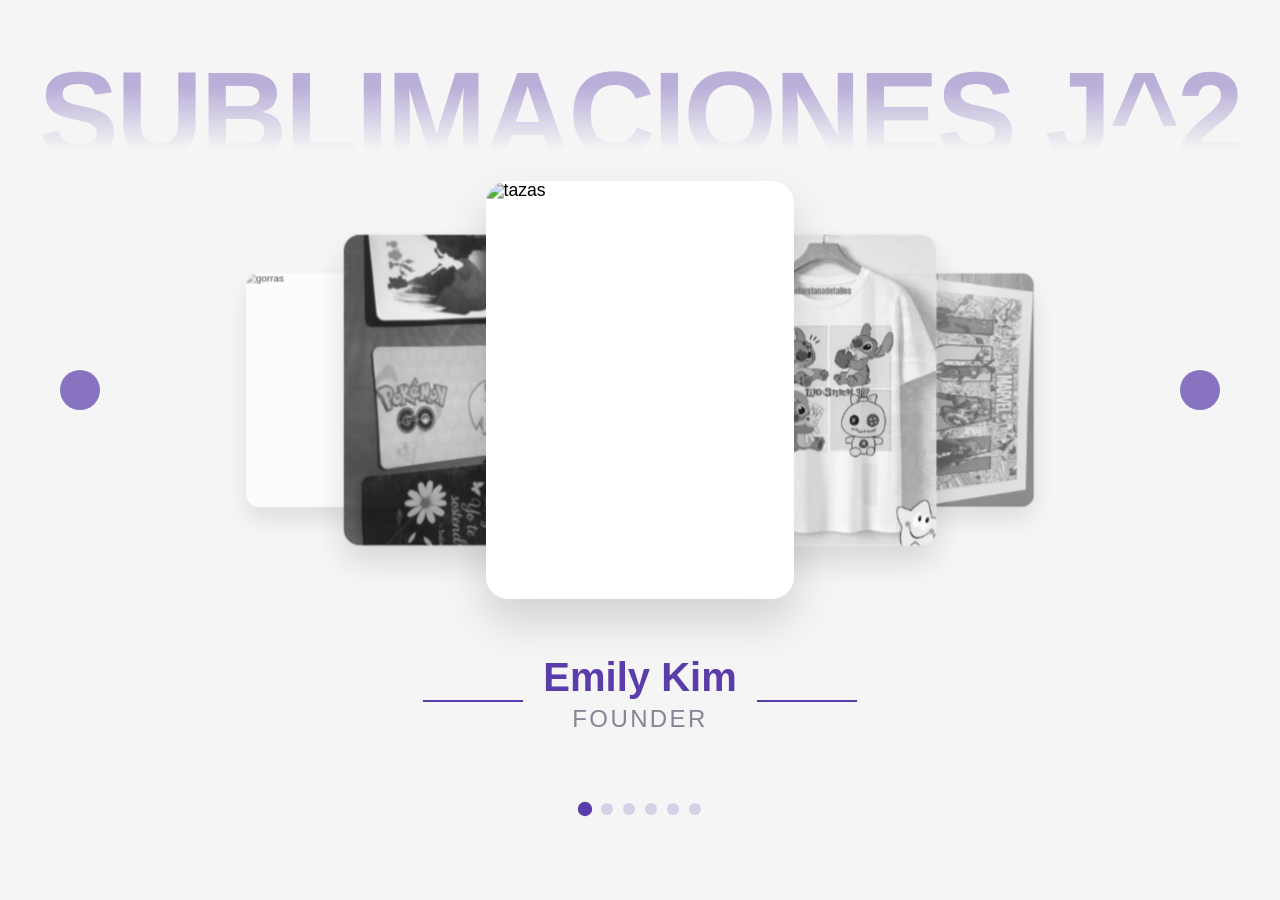
==== index.html @ 079174ab "Add files via upload" ====
<!DOCTYPE html>
<html lang="es">
<head>
    <meta charset="UTF-8">
    <meta name="viewport" content="width=device-width, initial-scale=1.0">
    <title>Tienda de Sublimación</title>
    <link rel="stylesheet" href="style.css">
    <link href="https://cdn.jsdelivr.net/npm/remixicon@4.9.0/fonts/remixicon.css" rel="stylesheet" />
</head>
<body>
   <h1 class="about-title">Sublimaciones J^2</h1>
    <div class="carousel-container">
        <button class="nav-arrow left"><i class="ri-arrow-left-s-line"></i></button>
        <div class="carousel-track">
            <div class="card" data-index="0">
                <img src="pk(2).jpg" alt="tazas">
            </div>
            <div class="card" data-index="1">
                <img src="M10.jpg" alt="playeras">
            </div>
            <div class="card" data-index="2">
                <img src="M3.jpg" alt="láminas">
            </div>
            <div class="card" data-index="3">
                <img src="M4.jpg" alt="llaveros">
            </div>
            <div class="card" data-index="4">
                <img src="p(2).jpg" alt="gorras">
            </div>
            <div class="card" data-index="4">
                <img src="M2.jpg" alt="llaveros rectangulares">
            </div>
        </div>
        <button class="nav-arrow right"><i class="ri-arrow-right-s-line"></i></button>
    </div>

<div class="member-info">
        <h2 class="member-name">MICHAEL JACKSON</h2>
        <p class="member-role">$120</p>
    </div>

    <div class="dots">
        <div class="dot active" data-index="0"></div>
        <div class="dot" data-index="1"></div>
        <div class="dot" data-index="2"></div>
        <div class="dot" data-index="3"></div>
        <div class="dot" data-index="4"></div>
        <div class="dot" data-index="5"></div>
    </div>

</body>
<script src="script.js"></script>
</html>
---- style.css ----
* {
    margin: 0;
    padding: 0;
    box-sizing: border-box;
    font-family: -apple-system, BlinkMacSystemFont, "Segoe UI", Roboto, sans-serif;
}

body {
    min-height: 100vh;
    display: flex;
    flex-direction: column;
    align-items: center;
    justify-content: center;
    background: #f5f5f5;
    overflow: hidden;
}

.about-title {
    font-size: 7.5rem;
    font-weight: 900;
    text-transform: uppercase;
    letter-spacing: -0.02em;
    position: absolute;
    top: 45px;
    left: 50%;
    transform: translateX(-50%);
    pointer-events: none;
    white-space: nowrap;
    font-family: "Arial Black", "Arial Bold", Arial, sans-serif;
    background: linear-gradient(to bottom,
            rgb(90 60 170 / 38%) 30%,
            rgb(255 255 255 / 0%) 76%);
    -webkit-background-clip: text;
    background-clip: text;
    color: transparent;
}

.carousel-container {
    width: 100%;
    max-width: 1200px;
    height: 450px;
    position: relative;
    perspective: 1000px;
    margin-top: 80px;
}

.carousel-track {
    width: 100%;
    height: 100%;
    display: flex;
    justify-content: center;
    align-items: center;
    position: relative;
    transform-style: preserve-3d;
    transition: transform 0.8s cubic-bezier(0.25, 0.46, 0.45, 0.94);
}

.card {
    position: absolute;
    width: 280px;
    height: 380px;
    background: white;
    border-radius: 20px;
    overflow: hidden;
    box-shadow: 0 20px 40px rgba(0, 0, 0, 0.15);
    transition: all 0.8s cubic-bezier(0.25, 0.46, 0.45, 0.94);
    cursor: pointer;
}

.card img {
    width: 100%;
    height: 100%;
    object-fit: cover;
    transition: all 0.8s cubic-bezier(0.25, 0.46, 0.45, 0.94);
}

.card.center {
    z-index: 10;
    transform: scale(1.1) translateZ(0);
}

.card.center img {
    filter: none;
}

.card.left-2 {
    z-index: 1;
    transform: translateX(-400px) scale(0.8) translateZ(-300px);
    opacity: 0.7;
}

.card.left-2 img {
    filter: grayscale(100%);
}

.card.left-1 {
    z-index: 5;
    transform: translateX(-200px) scale(0.9) translateZ(-100px);
    opacity: 0.9;
}

.card.left-1 img {
    filter: grayscale(100%);
}

.card.right-1 {
    z-index: 5;
    transform: translateX(200px) scale(0.9) translateZ(-100px);
    opacity: 0.9;
}

.card.right-1 img {
    filter: grayscale(100%);
}

.card.right-2 {
    z-index: 1;
    transform: translateX(400px) scale(0.8) translateZ(-300px);
    opacity: 0.7;
}

.card.right-2 img {
    filter: grayscale(100%);
}

.card.hidden {
    opacity: 0;
    pointer-events: none;
}

.member-info {
    text-align: center;
    margin-top: 40px;
    transition: all 0.5s ease-out;
}

.member-name {
    color: rgb(90, 60, 170);
    font-size: 2.5rem;
    font-weight: 700;
    margin-bottom: 10px;
    position: relative;
    display: inline-block;
}

.member-name::before,
.member-name::after {
    content: "";
    position: absolute;
    top: 100%;
    width: 100px;
    height: 2px;
    background: rgb(90, 60, 170);
}

.member-name::before {
    left: -120px;
}

.member-name::after {
    right: -120px;
}

.member-role {
    color: #848696;
    font-size: 1.5rem;
    font-weight: 500;
    opacity: 0.8;
    text-transform: uppercase;
    letter-spacing: 0.1em;
    padding: 10px 0;
    margin-top: -15px;
    position: relative;
}

.dots {
    display: flex;
    justify-content: center;
    gap: 10px;
    margin-top: 60px;
}

.dot {
    width: 12px;
    height: 12px;
    border-radius: 50%;
    background: rgba(90, 60, 170, 0.2);
    cursor: pointer;
    transition: all 0.3s ease;
}

.dot.active {
    background: rgb(90, 60, 170);
    transform: scale(1.2);
}

.nav-arrow {
    position: absolute;
    top: 50%;
    transform: translateY(-50%);
    background: rgba(90, 60, 170, 0.7);
    color: white;
    width: 40px;
    height: 40px;
    border-radius: 50%;
    display: flex;
    align-items: center;
    justify-content: center;
    cursor: pointer;
    z-index: 20;
    transition: all 0.3s ease;
    font-size: 1.5rem;
    border: none;
    outline: none;
    padding-bottom: 4px;
}

.nav-arrow:hover {
    background: rgba(0, 0, 0, 0.8);
    transform: translateY(-50%) scale(1.1);
}

.nav-arrow.left {
    left: 20px;
    padding-right: 3px;
}

.nav-arrow.right {
    right: 20px;
    padding-left: 3px;
}

@media (max-width: 768px) {
    .about-title {
        font-size: 4.5rem;
    }

    .card {
        width: 200px;
        height: 280px;
    }

    .card.left-2 {
        transform: translateX(-250px) scale(0.8) translateZ(-300px);
    }

    .card.left-1 {
        transform: translateX(-120px) scale(0.9) translateZ(-100px);
    }

    .card.right-1 {
        transform: translateX(120px) scale(0.9) translateZ(-100px);
    }

    .card.right-2 {
        transform: translateX(250px) scale(0.8) translateZ(-300px);
    }

    .member-name {
        font-size: 2rem;
    }

    .member-role {
        font-size: 1.2rem;
    }

    .member-name::before,
    .member-name::after {
        width: 50px;
    }

    .member-name::before {
        left: -70px;
    }

    .member-name::after {
        right: -70px;
    }
}
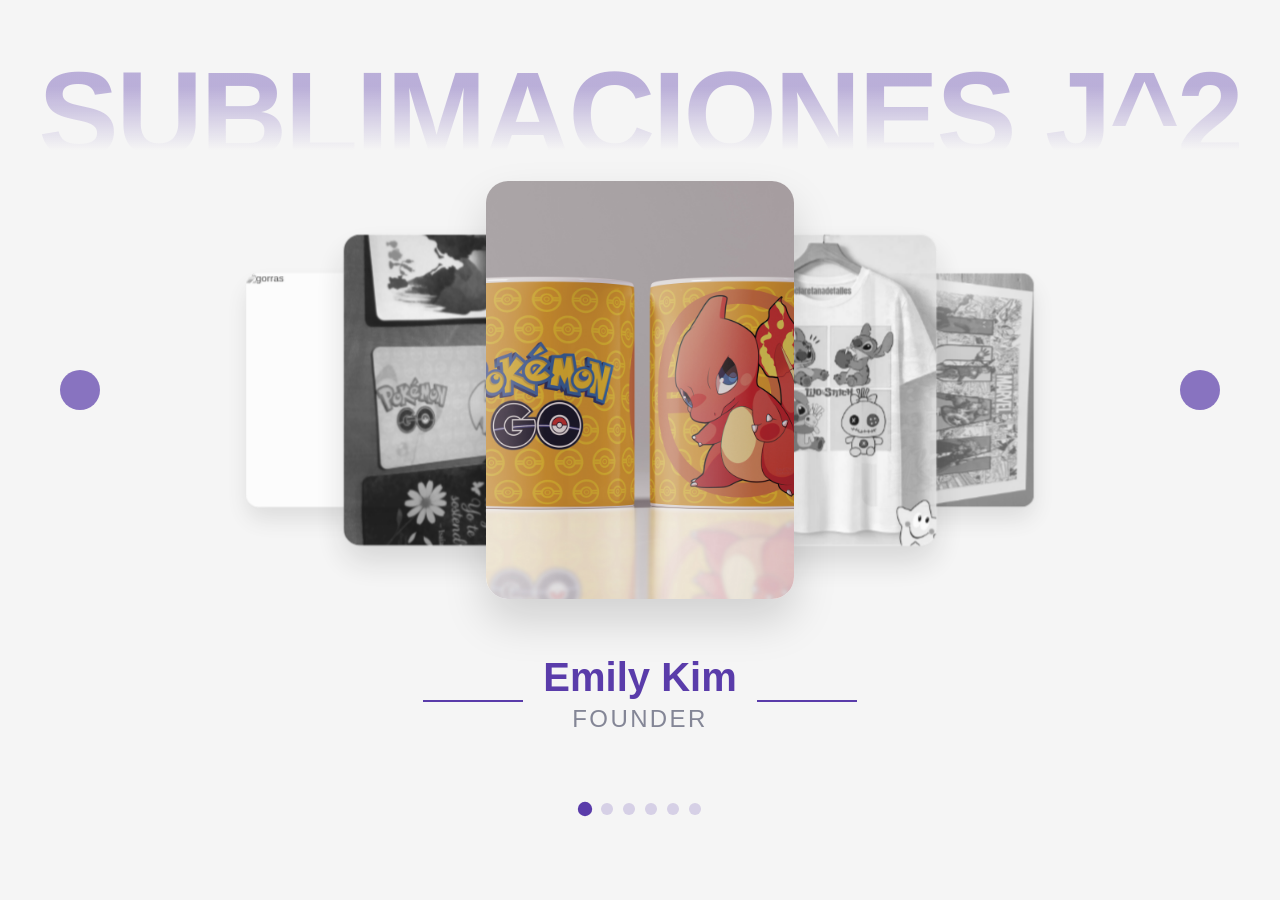
==== commit 9287d210: "Fix HTML formatting and update image paths" ====
--- a/index.html
+++ b/index.html
@@ -13,7 +13,7 @@
         <button class="nav-arrow left"><i class="ri-arrow-left-s-line"></i></button>
         <div class="carousel-track">
             <div class="card" data-index="0">
-                <img src="pk(2).jpg" alt="tazas">
+                <img src="pk (2).jpg" alt="tazas">
             </div>
             <div class="card" data-index="1">
                 <img src="M10.jpg" alt="playeras">
@@ -50,4 +50,4 @@
 
 </body>
 <script src="script.js"></script>
-</html>+</html>
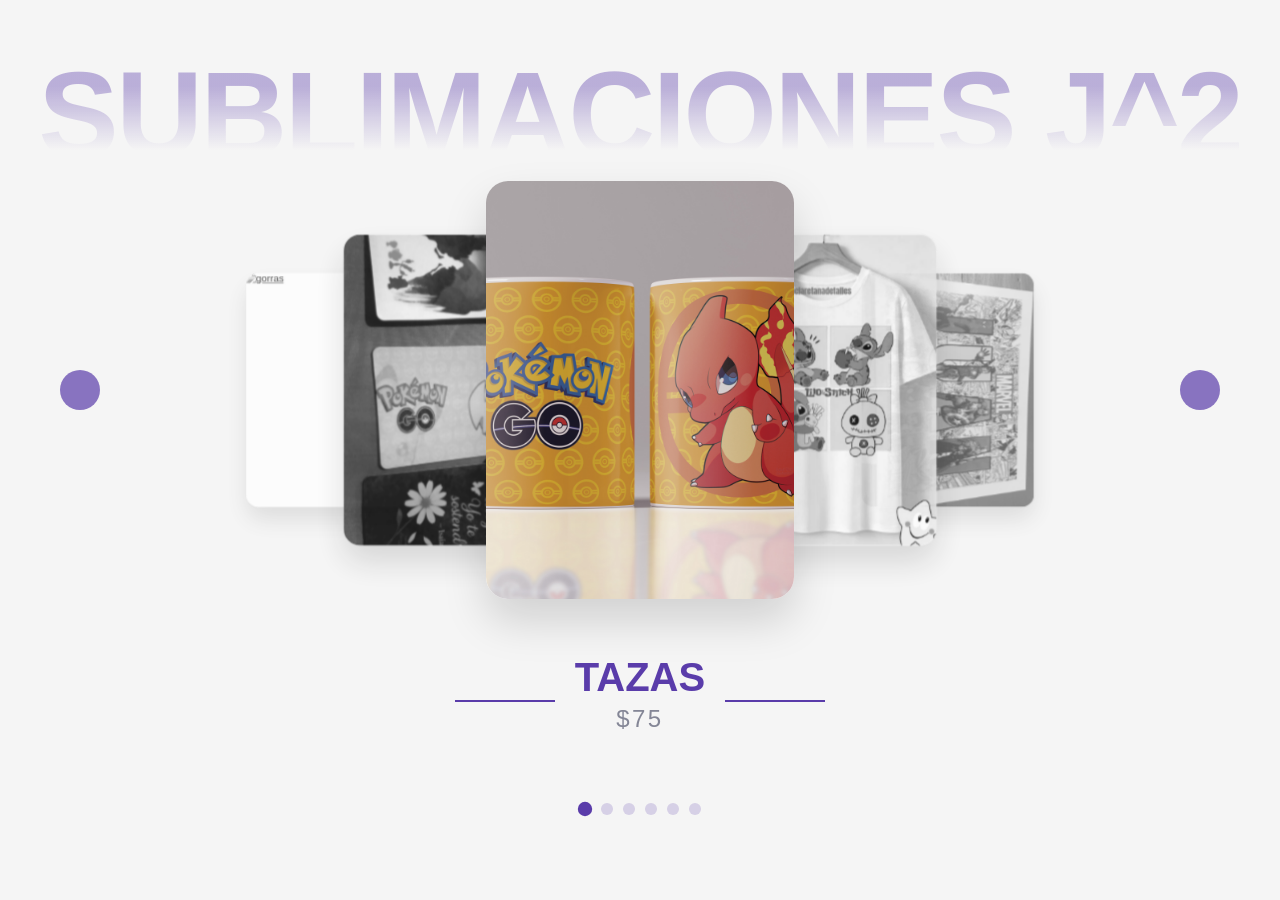
==== commit 0b70a8d0: "Add links to carousel images and clean up member info Updated carousel items to link to their respec" ====
--- a/index.html
+++ b/index.html
@@ -13,30 +13,30 @@
         <button class="nav-arrow left"><i class="ri-arrow-left-s-line"></i></button>
         <div class="carousel-track">
             <div class="card" data-index="0">
-                <img src="pk (2).jpg" alt="tazas">
+                <a href="tazas.html"><img src="pk (2).jpg" alt="tazas"></a>
             </div>
             <div class="card" data-index="1">
-                <img src="M10.jpg" alt="playeras">
+                <a href="playeras.html"><img src="M10.jpg" alt="playeras"></a>
             </div>
             <div class="card" data-index="2">
-                <img src="M3.jpg" alt="láminas">
+                <a href="laminas.html"><img src="M3.jpg" alt="láminas"></a>
             </div>
             <div class="card" data-index="3">
-                <img src="M4.jpg" alt="llaveros">
+                <a href="llaveros.html"><img src="M4.jpg" alt="llaveros"></a>
             </div>
             <div class="card" data-index="4">
-                <img src="p(2).jpg" alt="gorras">
+               <a href="gorras.html"> <img src="p(2).jpg" alt="gorras"></a>
             </div>
             <div class="card" data-index="4">
-                <img src="M2.jpg" alt="llaveros rectangulares">
+                <a href="llaveros2.html"><img src="M2.jpg" alt="llaveros rectangulares"></a>
             </div>
         </div>
         <button class="nav-arrow right"><i class="ri-arrow-right-s-line"></i></button>
     </div>
 
 <div class="member-info">
-        <h2 class="member-name">MICHAEL JACKSON</h2>
-        <p class="member-role">$120</p>
+        <h2 class="member-name"></h2>
+        <p class="member-role"></p>
     </div>
 
     <div class="dots">
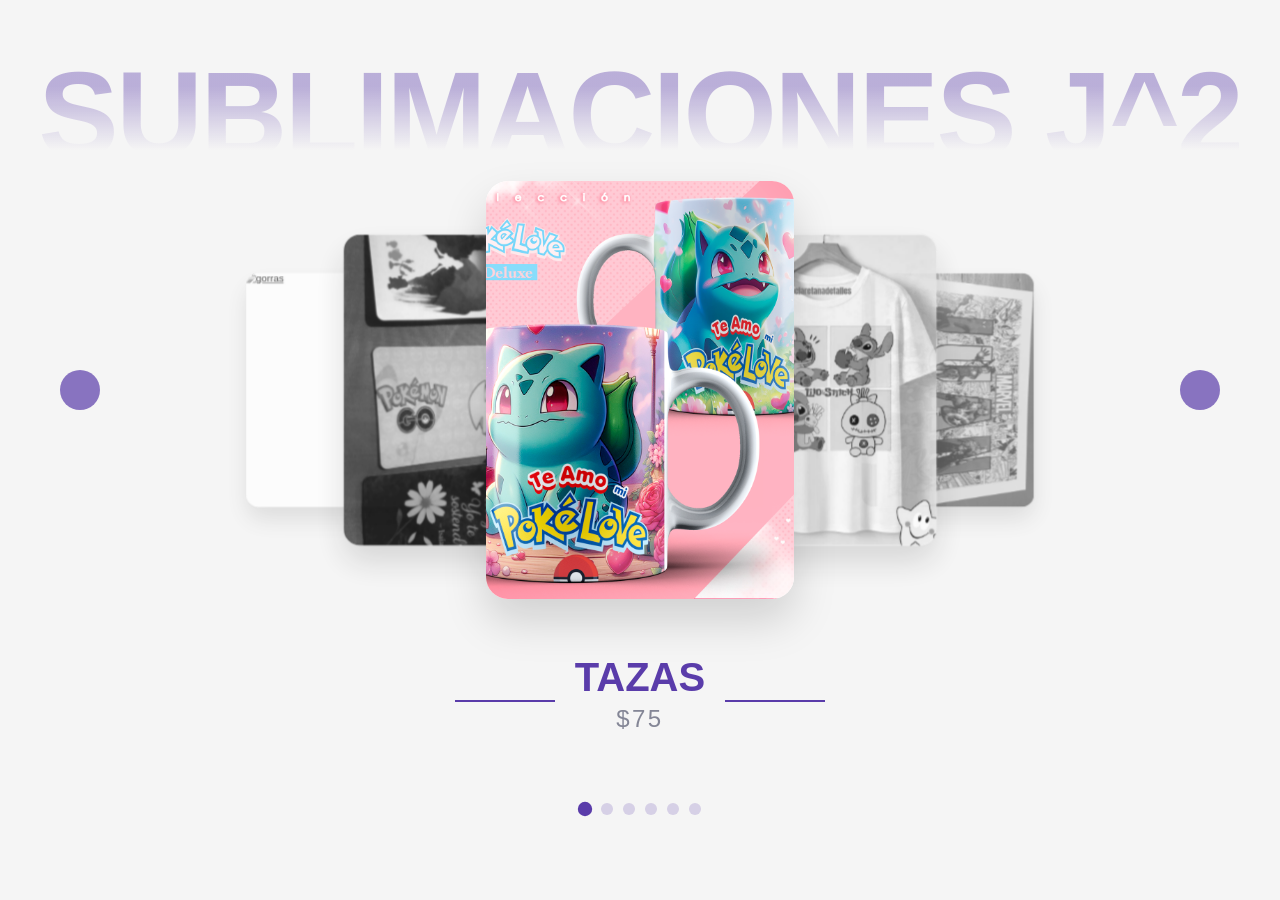
==== commit f980d45a: "Fix image sources and HTML entities in index.html Updated image source for the carousel items and co" ====
--- a/index.html
+++ b/index.html
@@ -13,7 +13,7 @@
         <button class="nav-arrow left"><i class="ri-arrow-left-s-line"></i></button>
         <div class="carousel-track">
             <div class="card" data-index="0">
-                <a href="tazas.html"><img src="pk (2).jpg" alt="tazas"></a>
+                <a href="tazas.html"><img src="pk (2).png" alt="tazas"></a>
             </div>
             <div class="card" data-index="1">
                 <a href="playeras.html"><img src="M10.jpg" alt="playeras"></a>
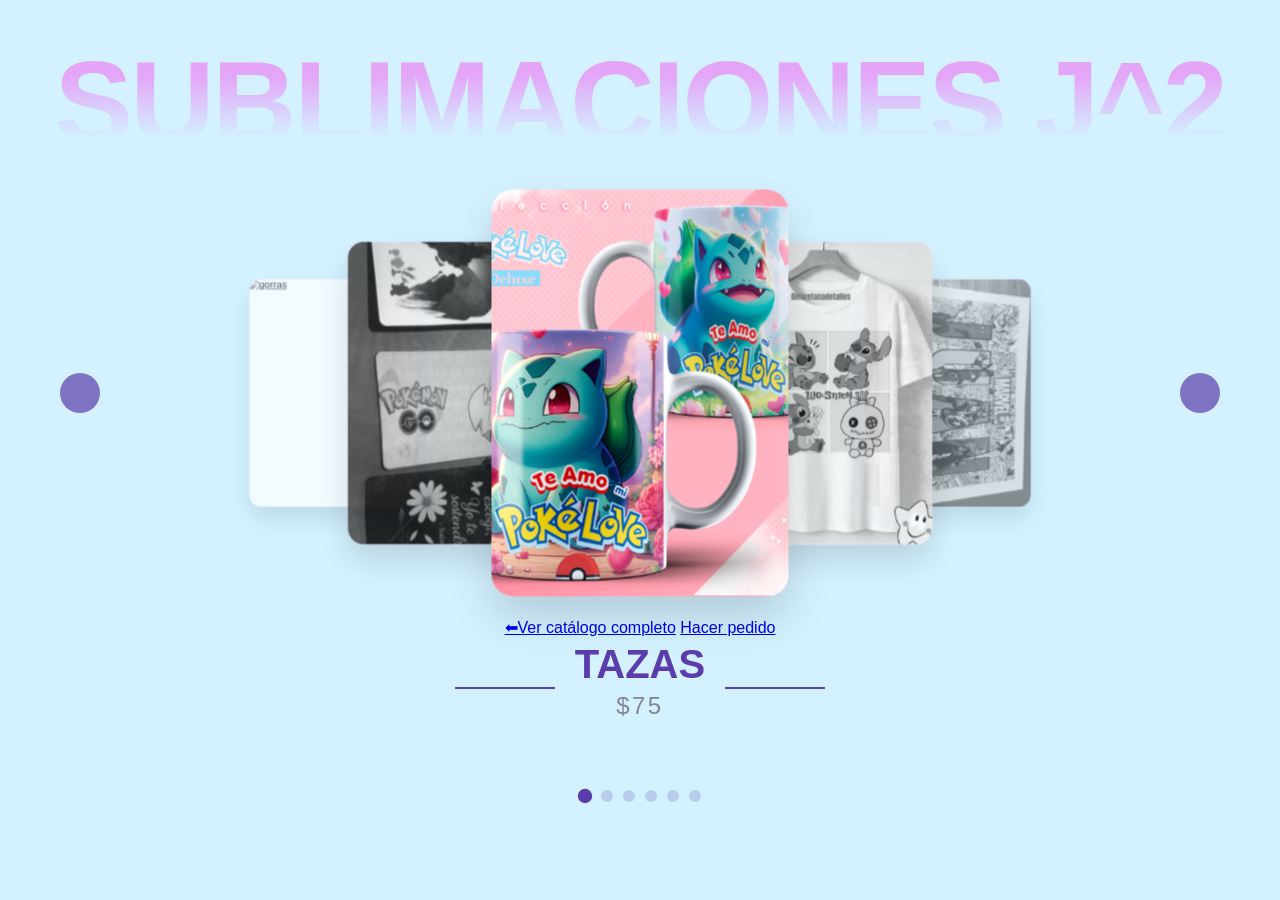
==== commit 8e354850: "Enhance index.html with action buttons Added action buttons for viewing the complete catalog and mak" ====
--- a/index.html
+++ b/index.html
@@ -33,7 +33,10 @@
         </div>
         <button class="nav-arrow right"><i class="ri-arrow-right-s-line"></i></button>
     </div>
-
+<section class="acciones">
+    <a href="catalogo.html" class="boton">⬅Ver catálogo completo</a>
+    <a href="https://wa.me/529331174914" target="_blank" class="boton whatsapp">Hacer pedido</a>
+</section>
 <div class="member-info">
         <h2 class="member-name"></h2>
         <p class="member-role"></p>
--- a/style.css
+++ b/style.css
@@ -11,25 +11,25 @@
     flex-direction: column;
     align-items: center;
     justify-content: center;
-    background: #f5f5f5;
+    background: rgb(199 237 255 / 77%);
     overflow: hidden;
 }
 
 .about-title {
-    font-size: 7.5rem;
+    font-size: 7.3rem;
     font-weight: 900;
     text-transform: uppercase;
     letter-spacing: -0.02em;
     position: absolute;
-    top: 45px;
+    top: 35px;
     left: 50%;
     transform: translateX(-50%);
     pointer-events: none;
     white-space: nowrap;
     font-family: "Arial Black", "Arial Bold", Arial, sans-serif;
     background: linear-gradient(to bottom,
-            rgb(90 60 170 / 38%) 30%,
-            rgb(255 255 255 / 0%) 76%);
+            rgb(255 43 234 / 38%) 30%,
+            rgb(243 148 255 / 0%) 76%);
     -webkit-background-clip: text;
     background-clip: text;
     color: transparent;
@@ -41,7 +41,7 @@
     height: 450px;
     position: relative;
     perspective: 1000px;
-    margin-top: 80px;
+    margin-top: 70px;
 }
 
 .carousel-track {
@@ -57,8 +57,8 @@
 
 .card {
     position: absolute;
-    width: 280px;
-    height: 380px;
+    width: 270px;
+    height: 370px;
     background: white;
     border-radius: 20px;
     overflow: hidden;
@@ -130,7 +130,7 @@
 
 .member-info {
     text-align: center;
-    margin-top: 40px;
+    margin-top: 5px;
     transition: all 0.5s ease-out;
 }
 
@@ -276,4 +276,4 @@
     .member-name::after {
         right: -70px;
     }
-}+}
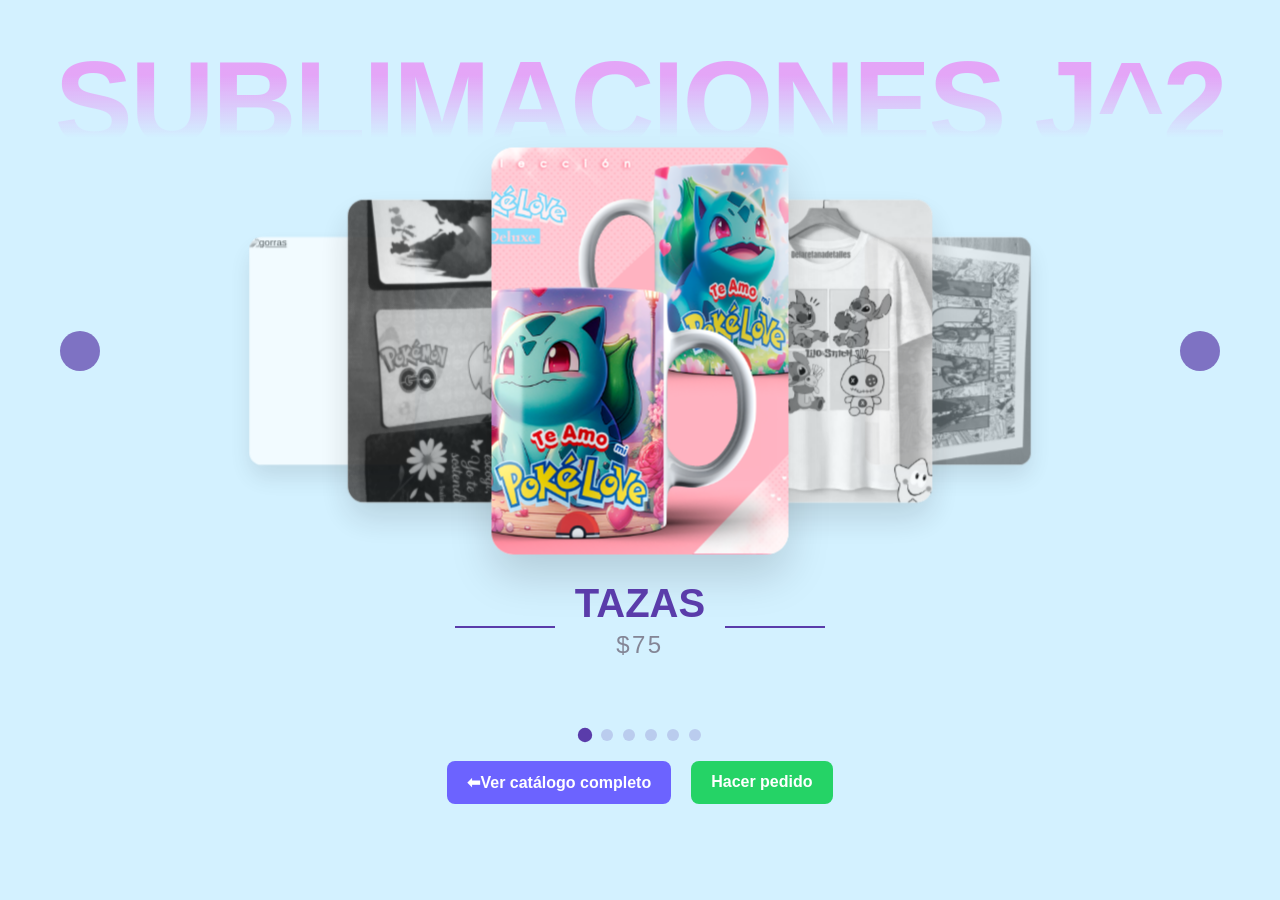
==== commit 858e7247: "Fix HTML formatting and structure" ====
--- a/index.html
+++ b/index.html
@@ -33,10 +33,6 @@
         </div>
         <button class="nav-arrow right"><i class="ri-arrow-right-s-line"></i></button>
     </div>
-<section class="acciones">
-    <a href="catalogo.html" class="boton">⬅Ver catálogo completo</a>
-    <a href="https://wa.me/529331174914" target="_blank" class="boton whatsapp">Hacer pedido</a>
-</section>
 <div class="member-info">
         <h2 class="member-name"></h2>
         <p class="member-role"></p>
@@ -50,7 +46,10 @@
         <div class="dot" data-index="4"></div>
         <div class="dot" data-index="5"></div>
     </div>
-
+<section class="acciones">
+    <a href="catalogo.html" class="boton">⬅Ver catálogo completo</a>
+    <a href="https://wa.me/529331174914" target="_blank" class="boton whatsapp">Hacer pedido</a>
+</section>
 </body>
 <script src="script.js"></script>
 </html>
--- a/style.css
+++ b/style.css
@@ -34,7 +34,30 @@
     background-clip: text;
     color: transparent;
 }
-
+ .acciones {
+            max-width: 1200px;
+            margin: 20px auto 40px;
+            padding: 0 20px;
+            display: flex;
+            justify-content: center;
+            gap: 20px;
+            flex-wrap: wrap;
+        }
+
+        .boton {
+            background-color: #6c63ff;
+            color: white;
+            padding: 12px 20px;
+            border-radius: 8px;
+            text-decoration: none;
+            font-weight: bold;
+        }
+        .boton.whatsapp {
+            background-color: #25d366;
+        }
+        .boton:hover {
+            opacity: 0.9;
+        }
 .carousel-container {
     width: 100%;
     max-width: 1200px;
